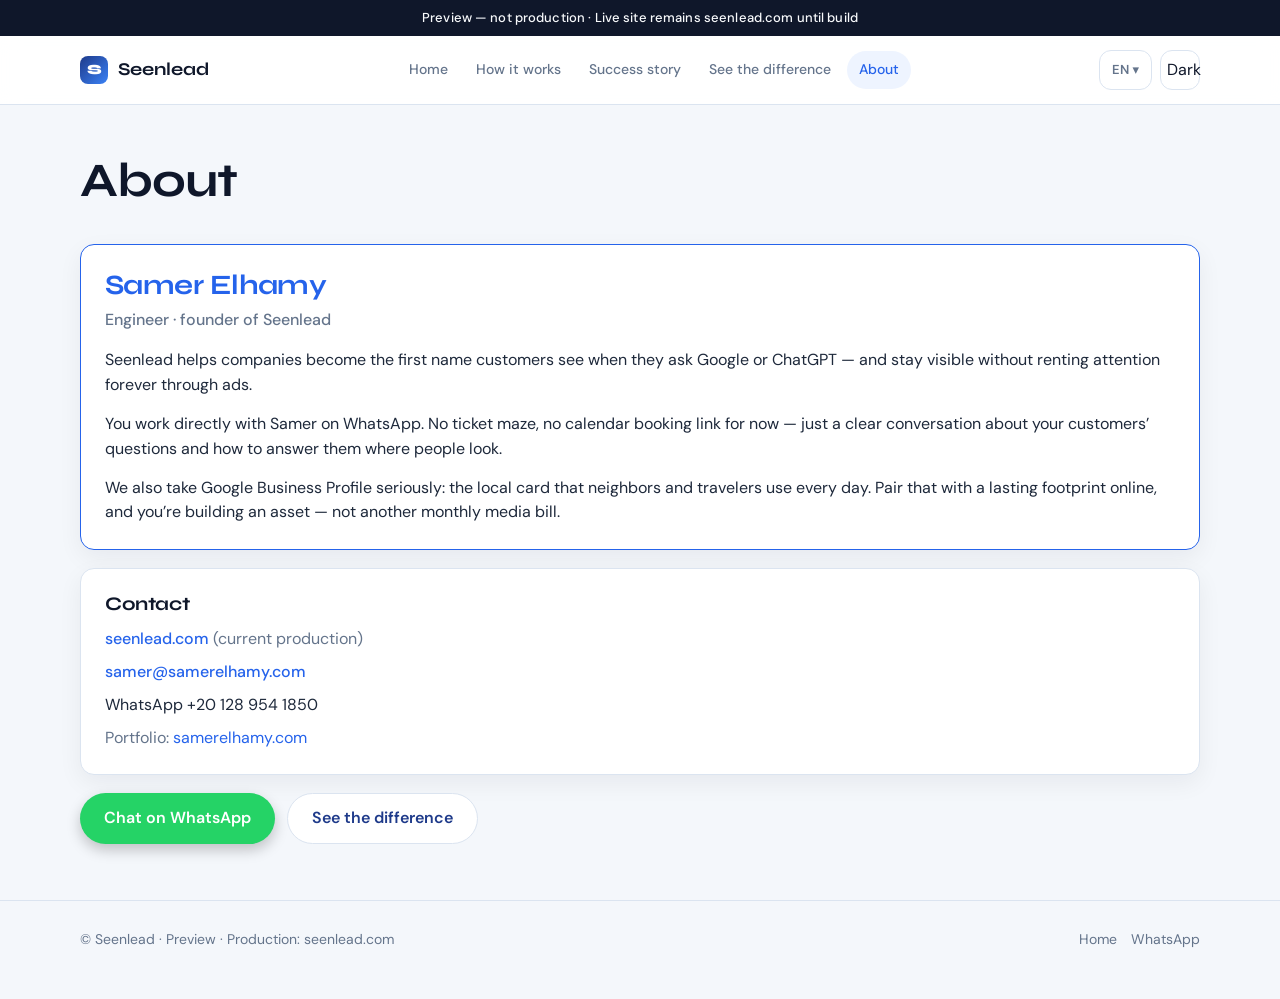
==== about.html @ 21a97cac "Preview: new Seenlead look (static EN site, not production)" ====
<!DOCTYPE html>
<html lang="en" data-theme="light">
<head>
  <meta charset="utf-8" />
  <meta name="viewport" content="width=device-width, initial-scale=1" />
  <title>About — Seenlead Preview</title>
  <meta name="robots" content="noindex,nofollow" />
  <link rel="stylesheet" href="styles.css" />
</head>
<body>
  <div class="preview-banner">Preview — not production · Live site remains seenlead.com until build</div>
  <header class="site-header">
    <div class="wrap nav">
      <a class="brand" href="index.html"><span class="brand-mark">S</span> Seenlead</a>
      <ul class="nav-links">
        <li><a href="index.html">Home</a></li>
        <li><a href="how-it-works.html">How it works</a></li>
        <li><a href="success-story.html">Success story</a></li>
        <li><a href="see-the-difference.html">See the difference</a></li>
        <li><a class="active" href="about.html">About</a></li>
      </ul>
      <div class="nav-actions">
        <span class="lang-chip">EN ▾</span>
        <button class="icon-btn" type="button" data-theme-toggle aria-label="Toggle theme"><span data-theme-label>Dark</span></button>
        <button class="icon-btn menu-btn" type="button" data-menu-toggle aria-expanded="false" aria-label="Menu">☰</button>
      </div>
    </div>
    <div class="wrap mobile-nav" data-mobile-nav>
      <a href="index.html">Home</a>
      <a href="how-it-works.html">How it works</a>
      <a href="success-story.html">Success story</a>
      <a href="see-the-difference.html">See the difference</a>
      <a class="active" href="about.html">About</a>
    </div>
  </header>

  <main>
    <section class="page-hero wrap">
      <h1>About</h1>
    </section>

    <section class="section" style="padding-top:16px">
      <div class="wrap" style="display:flex;flex-direction:column;gap:18px">
        <article class="card accent-border">
          <h2 style="color:var(--accent);font-size:1.75rem;margin-bottom:6px">Samer Elhamy</h2>
          <p style="color:var(--text-muted);font-weight:500;margin-bottom:16px">Engineer · founder of Seenlead</p>
          <p style="color:var(--text-soft);margin-bottom:14px">Seenlead helps companies become the first name customers see when they ask Google or ChatGPT — and stay visible without renting attention forever through ads.</p>
          <p style="color:var(--text-soft);margin-bottom:14px">You work directly with Samer on WhatsApp. No ticket maze, no calendar booking link for now — just a clear conversation about your customers’ questions and how to answer them where people look.</p>
          <p style="color:var(--text-soft)">We also take Google Business Profile seriously: the local card that neighbors and travelers use every day. Pair that with a lasting footprint online, and you’re building an asset — not another monthly media bill.</p>
        </article>

        <article class="card">
          <h3>Contact</h3>
          <p style="margin-top:12px"><a href="https://seenlead.com" style="color:var(--accent);font-weight:500">seenlead.com</a> <span style="color:var(--text-muted)">(current production)</span></p>
          <p style="margin-top:8px"><a href="mailto:samer@samerelhamy.com" style="color:var(--accent);font-weight:500">samer@samerelhamy.com</a></p>
          <p style="margin-top:8px;color:var(--text-soft)">WhatsApp +20 128 954 1850</p>
          <p style="margin-top:8px;color:var(--text-muted)">Portfolio: <a href="https://samerelhamy.com" style="color:var(--accent)">samerelhamy.com</a></p>
        </article>

        <div class="cta-row stack">
          <a class="btn btn-wa" href="https://wa.me/201289541850" target="_blank" rel="noopener">Chat on WhatsApp</a>
          <a class="btn btn-secondary" href="see-the-difference.html">See the difference</a>
        </div>
      </div>
    </section>
  </main>

  <footer class="site-footer">
    <div class="wrap footer-row">
      <p>© Seenlead · Preview · Production: seenlead.com</p>
      <div class="footer-links">
        <a href="index.html">Home</a>
        <a href="https://wa.me/201289541850" target="_blank" rel="noopener">WhatsApp</a>
      </div>
    </div>
  </footer>
  <script src="app.js"></script>
</body>
</html>
---- styles.css ----
/* Seenlead NEW look — preview only (not production) */
@import url("https://fonts.googleapis.com/css2?family=DM+Sans:ital,opsz,wght@0,9..40,400;0,9..40,500;0,9..40,600;0,9..40,700;1,9..40,400&family=Syne:wght@600;700;800&display=swap");

:root {
  --canvas: #f4f7fb;
  --page: #ffffff;
  --elevated: #ffffff;
  --chip: #eef4ff;
  --footer: #f0f4fa;
  --text: #0f172a;
  --text-soft: #1e293b;
  --text-muted: #64748b;
  --stroke: #dbe4f0;
  --accent: #2563eb;
  --accent-ink: #1e3a8a;
  --hero-1: #1e3a8a;
  --hero-2: #1d4ed8;
  --hero-3: #3b82f6;
  --hero-text: #ffffff;
  --hero-muted: #dbeafe;
  --whatsapp: #25d366;
  --whatsapp-text: #ffffff;
  --ad-col: #fff5f5;
  --seen-col: #eff6ff;
  --danger-soft: #fee2e2;
  --ok-soft: #dbeafe;
  --nav-bg: rgba(255, 255, 255, 0.92);
  --shadow: 0 8px 24px rgba(15, 23, 42, 0.06);
  --radius: 14px;
  --max: 1120px;
}

[data-theme="dark"] {
  --canvas: #171717;
  --page: #212121;
  --elevated: #2a2a2a;
  --chip: #2f2f2f;
  --footer: #1a1a1a;
  --text: #ececec;
  --text-soft: #e0e0e0;
  --text-muted: #a1a1a1;
  --stroke: #3f3f3f;
  --accent: #3b82f6;
  --accent-ink: #1e3a8a;
  --hero-1: #171717;
  --hero-2: #212121;
  --hero-3: #2a2a2a;
  --hero-text: #ececec;
  --hero-muted: #a1a1a1;
  --whatsapp: #25d366;
  --whatsapp-text: #ffffff;
  --ad-col: #2a2222;
  --seen-col: #1f2838;
  --danger-soft: #3a2a2a;
  --ok-soft: #243044;
  --nav-bg: rgba(23, 23, 23, 0.94);
  --shadow: 0 8px 24px rgba(0, 0, 0, 0.35);
}

*,
*::before,
*::after {
  box-sizing: border-box;
}

html {
  scroll-behavior: smooth;
}

body {
  margin: 0;
  font-family: "DM Sans", system-ui, sans-serif;
  font-size: 16px;
  line-height: 1.55;
  color: var(--text);
  background: var(--canvas);
  min-height: 100vh;
}

img {
  max-width: 100%;
  display: block;
}

a {
  color: inherit;
  text-decoration: none;
}

button {
  font: inherit;
  cursor: pointer;
  border: none;
  background: none;
}

h1,
h2,
h3,
.display {
  font-family: "Syne", sans-serif;
  letter-spacing: -0.02em;
  line-height: 1.15;
  margin: 0;
}

p {
  margin: 0;
}

.preview-banner {
  position: sticky;
  top: 0;
  z-index: 100;
  background: #0f172a;
  color: #f8fafc;
  text-align: center;
  font-size: 13px;
  font-weight: 500;
  padding: 8px 16px;
  letter-spacing: 0.01em;
}

[data-theme="dark"] .preview-banner {
  background: #0a0a0a;
  border-bottom: 1px solid #2a2a2a;
}

.wrap {
  width: min(100% - 40px, var(--max));
  margin-inline: auto;
}

@media (max-width: 480px) {
  .wrap {
    width: min(100% - 32px, var(--max));
  }
}

/* Nav */
.site-header {
  position: sticky;
  top: 33px;
  z-index: 90;
  background: var(--nav-bg);
  backdrop-filter: blur(10px);
  border-bottom: 1px solid var(--stroke);
}

.nav {
  display: flex;
  align-items: center;
  justify-content: space-between;
  gap: 16px;
  padding: 14px 0;
}

.brand {
  display: flex;
  align-items: center;
  gap: 10px;
  font-family: "Syne", sans-serif;
  font-weight: 700;
  font-size: 18px;
}

.brand-mark {
  width: 28px;
  height: 28px;
  border-radius: 8px;
  background: linear-gradient(135deg, var(--hero-1), var(--hero-3));
  color: #fff;
  display: grid;
  place-items: center;
  font-size: 14px;
  font-weight: 800;
  flex-shrink: 0;
}

[data-theme="dark"] .brand-mark {
  background: var(--accent);
}

.nav-links {
  display: none;
  align-items: center;
  gap: 4px;
  list-style: none;
  margin: 0;
  padding: 0;
}

.nav-links a {
  display: block;
  padding: 8px 12px;
  border-radius: 999px;
  font-size: 14px;
  font-weight: 500;
  color: var(--text-muted);
}

.nav-links a:hover,
.nav-links a.active {
  color: var(--accent);
  background: var(--chip);
}

.nav-actions {
  display: flex;
  align-items: center;
  gap: 8px;
}

.icon-btn {
  width: 40px;
  height: 40px;
  border-radius: 12px;
  border: 1px solid var(--stroke);
  background: var(--elevated);
  color: var(--text);
  display: grid;
  place-items: center;
}

.lang-chip {
  display: none;
  align-items: center;
  gap: 6px;
  height: 40px;
  padding: 0 12px;
  border-radius: 12px;
  border: 1px solid var(--stroke);
  background: var(--elevated);
  font-size: 13px;
  font-weight: 600;
  color: var(--text-muted);
}

.menu-btn {
  display: grid;
}

@media (min-width: 960px) {
  .nav-links {
    display: flex;
  }
  .lang-chip {
    display: inline-flex;
  }
  .menu-btn {
    display: none;
  }
}

.mobile-nav {
  display: none;
  border-top: 1px solid var(--stroke);
  padding: 12px 0 16px;
  background: var(--page);
}

.mobile-nav.open {
  display: block;
}

.mobile-nav a {
  display: block;
  padding: 12px 4px;
  font-weight: 500;
  color: var(--text-soft);
  border-bottom: 1px solid var(--stroke);
}

.mobile-nav a.active {
  color: var(--accent);
}

/* Buttons */
.btn {
  display: inline-flex;
  align-items: center;
  justify-content: center;
  gap: 8px;
  min-height: 48px;
  padding: 12px 24px;
  border-radius: 999px;
  font-weight: 600;
  font-size: 16px;
  transition: transform 0.15s ease, box-shadow 0.15s ease, background 0.15s ease;
}

.btn:hover {
  transform: translateY(-1px);
}

.btn-wa {
  background: var(--whatsapp);
  color: var(--whatsapp-text);
  box-shadow: 0 6px 14px rgba(0, 0, 0, 0.22);
}

.btn-wa:hover {
  box-shadow: 0 8px 18px rgba(0, 0, 0, 0.28);
}

.btn-secondary {
  background: var(--elevated);
  color: var(--accent-ink);
  border: 1px solid var(--stroke);
}

[data-theme="dark"] .btn-secondary {
  color: var(--text);
  background: var(--elevated);
}

.btn-ghost-light {
  background: rgba(255, 255, 255, 0.95);
  color: #1e40af;
}

[data-theme="dark"] .btn-ghost-light {
  background: var(--elevated);
  color: var(--text);
  border: 1px solid var(--stroke);
}

.cta-row {
  display: flex;
  flex-wrap: wrap;
  gap: 12px;
}

.cta-row.stack {
  flex-direction: column;
}

.cta-row.stack .btn {
  width: 100%;
}

@media (min-width: 640px) {
  .cta-row.stack {
    flex-direction: row;
  }
  .cta-row.stack .btn {
    width: auto;
  }
}

/* Hero */
.hero {
  background: linear-gradient(145deg, var(--hero-1) 0%, var(--hero-2) 45%, var(--hero-3) 100%);
  color: var(--hero-text);
  padding: 56px 0 64px;
}

[data-theme="dark"] .hero {
  background: linear-gradient(180deg, var(--hero-1), var(--hero-2) 55%, var(--hero-3));
}

.hero .brand-title {
  font-size: clamp(2.5rem, 8vw, 4.5rem);
  font-weight: 800;
  margin-bottom: 16px;
}

.hero h1 {
  font-size: clamp(1.4rem, 4.2vw, 2.1rem);
  font-weight: 600;
  max-width: 18ch;
  margin-bottom: 14px;
}

.hero .lede {
  font-size: clamp(1rem, 2.4vw, 1.25rem);
  color: var(--hero-muted);
  max-width: 42ch;
  margin-bottom: 28px;
  line-height: 1.5;
}

.page-hero {
  padding: 48px 0 8px;
}

.page-hero h1 {
  font-size: clamp(2rem, 5vw, 3rem);
  margin-bottom: 12px;
}

.page-hero .lede {
  color: var(--text-muted);
  font-size: 1.05rem;
  max-width: 54ch;
}

/* Sections */
.section {
  padding: 56px 0;
}

.section.alt {
  background: var(--footer);
}

.section-title {
  font-size: clamp(1.6rem, 3.5vw, 2.25rem);
  margin-bottom: 10px;
}

.section-lede {
  color: var(--text-muted);
  margin-bottom: 28px;
  max-width: 52ch;
}

.engines {
  text-align: center;
}

.engines .label {
  font-size: 14px;
  font-weight: 500;
  color: var(--text-muted);
  margin-bottom: 14px;
}

.engine-row {
  display: flex;
  flex-wrap: wrap;
  gap: 10px;
  justify-content: center;
}

.engine-chip {
  padding: 12px 18px;
  border-radius: 12px;
  background: var(--elevated);
  border: 1px solid var(--stroke);
  font-weight: 600;
  font-size: 16px;
  flex: 1 1 140px;
  text-align: center;
  max-width: 180px;
}

@media (max-width: 480px) {
  .engine-chip {
    flex: 1 1 100%;
    max-width: none;
  }
}

.trust-row {
  display: flex;
  flex-wrap: wrap;
  gap: 12px;
}

.trust-chip {
  padding: 14px 16px;
  border-radius: 999px;
  background: var(--chip);
  border: 1px solid var(--stroke);
  font-size: 16px;
  font-weight: 500;
  color: var(--text-soft);
  flex: 1 1 220px;
}

.grid-3 {
  display: grid;
  gap: 20px;
}

@media (min-width: 840px) {
  .grid-3 {
    grid-template-columns: repeat(3, 1fr);
  }
}

.grid-4 {
  display: grid;
  gap: 14px;
}

@media (min-width: 840px) {
  .grid-4 {
    grid-template-columns: repeat(4, 1fr);
  }
}

.grid-2 {
  display: grid;
  gap: 16px;
}

@media (min-width: 800px) {
  .grid-2 {
    grid-template-columns: 1fr 1fr;
  }
}

.card {
  background: var(--elevated);
  border: 1px solid var(--stroke);
  border-radius: var(--radius);
  padding: 24px;
  box-shadow: var(--shadow);
}

.card h3 {
  font-size: 1.2rem;
  margin-bottom: 10px;
}

.card p {
  color: var(--text-muted);
}

.card.accent-border {
  border-color: var(--accent);
  border-width: 1.5px;
}

/* GBP checklist — mobile-first stacked */
.gbp-band {
  margin-top: 28px;
  padding: 24px;
  border-radius: 16px;
  background: var(--elevated);
  border: 1.5px solid var(--accent);
  box-shadow: var(--shadow);
}

.gbp-band h3 {
  font-size: clamp(1.25rem, 3vw, 1.5rem);
  margin-bottom: 8px;
}

.gbp-band > .hint {
  color: var(--text-muted);
  margin-bottom: 18px;
  font-size: 16px;
}

.gbp-list {
  display: flex;
  flex-direction: column;
  gap: 12px;
  margin-bottom: 20px;
}

.gbp-row {
  display: flex;
  gap: 14px;
  align-items: flex-start;
  padding: 16px;
  border-radius: 12px;
  background: var(--chip);
  font-size: 16px;
  color: var(--text-soft);
  line-height: 1.5;
}

.check {
  flex-shrink: 0;
  width: 24px;
  height: 24px;
  border-radius: 8px;
  background: var(--accent-ink);
  color: #93c5fd;
  display: grid;
  place-items: center;
  font-size: 13px;
  font-weight: 700;
}

[data-theme="dark"] .check {
  background: #1e3a8a;
  color: #93c5fd;
}

.metrics {
  display: grid;
  gap: 14px;
  margin-top: 18px;
}

@media (min-width: 700px) {
  .metrics {
    grid-template-columns: repeat(3, 1fr);
  }
}

.metric {
  padding: 18px;
  border-radius: 14px;
  background: var(--chip);
}

.metric strong {
  display: block;
  font-family: "Syne", sans-serif;
  font-size: 2rem;
  color: var(--accent);
  margin-bottom: 4px;
}

.metric span {
  color: var(--text-muted);
  font-size: 15px;
}

.faq-list {
  display: flex;
  flex-direction: column;
  gap: 12px;
}

.faq-item h3 {
  font-size: 1.05rem;
  margin-bottom: 8px;
}

.step-card {
  position: relative;
}

.step-top {
  display: flex;
  align-items: flex-start;
  justify-content: space-between;
  gap: 12px;
  margin-bottom: 12px;
  flex-wrap: wrap;
}

.step-num {
  font-family: "Syne", sans-serif;
  font-size: 2rem;
  font-weight: 800;
  color: var(--accent);
  margin-right: 10px;
}

.step-title {
  font-size: 1.25rem;
  display: inline;
}

.time-chip {
  padding: 8px 12px;
  border-radius: 999px;
  background: var(--chip);
  color: var(--text-muted);
  font-size: 13px;
  font-weight: 500;
  white-space: nowrap;
}

.deliver {
  color: var(--accent) !important;
  font-weight: 500;
  margin-top: 10px;
}

.notdo {
  margin-top: 6px;
}

.phase-label {
  color: var(--accent);
  font-family: "Syne", sans-serif;
  font-weight: 600;
  font-size: 1.2rem;
  margin-bottom: 10px;
}

/* See the difference */
.spend-block {
  margin-bottom: 20px;
}

.spend-label {
  font-size: 14px;
  font-weight: 500;
  color: var(--text-muted);
  margin-bottom: 10px;
}

.spend-control {
  display: flex;
  flex-direction: column;
  gap: 10px;
}

.spend-value {
  display: inline-flex;
  align-self: flex-start;
  padding: 8px 14px;
  border-radius: 999px;
  background: var(--accent);
  color: #fff;
  font-weight: 600;
  font-size: 14px;
}

input[type="range"] {
  width: 100%;
  accent-color: var(--accent);
  height: 12px;
}

.compare-col {
  padding: 22px;
  border-radius: 14px;
  border: 1px solid var(--stroke);
}

.compare-col.ads {
  background: var(--ad-col);
}

.compare-col.seen {
  background: var(--seen-col);
  border-color: var(--accent);
  border-width: 1.5px;
}

.compare-col h3 {
  margin-bottom: 12px;
}

.compare-col ul {
  margin: 0 0 16px;
  padding-left: 18px;
  color: var(--text-muted);
}

.compare-col li {
  margin-bottom: 6px;
}

.meter {
  padding: 14px;
  border-radius: 12px;
  background: var(--danger-soft);
}

.compare-col.seen .meter {
  background: var(--ok-soft);
}

.meter .bar {
  height: 10px;
  border-radius: 999px;
  background: #f87171;
  margin: 8px 0;
  width: 55%;
  transition: width 0.25s ease;
}

.compare-col.seen .meter .bar {
  background: var(--accent);
  width: 100%;
}

.meter .cap {
  font-size: 13px;
  color: var(--text-muted);
}

.meter .title {
  font-size: 13px;
  font-weight: 500;
  color: var(--text-muted);
}

.yearly {
  margin-top: 12px;
  font-size: 14px;
  color: var(--text-muted);
}

footer.site-footer {
  border-top: 1px solid var(--stroke);
  padding: 28px 0 48px;
  color: var(--text-muted);
  font-size: 14px;
}

.footer-row {
  display: flex;
  flex-wrap: wrap;
  gap: 12px;
  justify-content: space-between;
  align-items: center;
}

.footer-links {
  display: flex;
  flex-wrap: wrap;
  gap: 14px;
}

.footer-links a:hover {
  color: var(--accent);
}

/* Motion */
@media (prefers-reduced-motion: no-preference) {
  .hero .brand-title,
  .hero h1,
  .hero .lede,
  .hero .cta-row {
    animation: rise 0.7s ease both;
  }
  .hero h1 {
    animation-delay: 0.08s;
  }
  .hero .lede {
    animation-delay: 0.16s;
  }
  .hero .cta-row {
    animation-delay: 0.24s;
  }
  .card,
  .gbp-band,
  .engine-chip {
    transition: transform 0.2s ease, box-shadow 0.2s ease;
  }
  .card:hover,
  .gbp-band:hover {
    transform: translateY(-2px);
  }
}

@keyframes rise {
  from {
    opacity: 0;
    transform: translateY(12px);
  }
  to {
    opacity: 1;
    transform: none;
  }
}
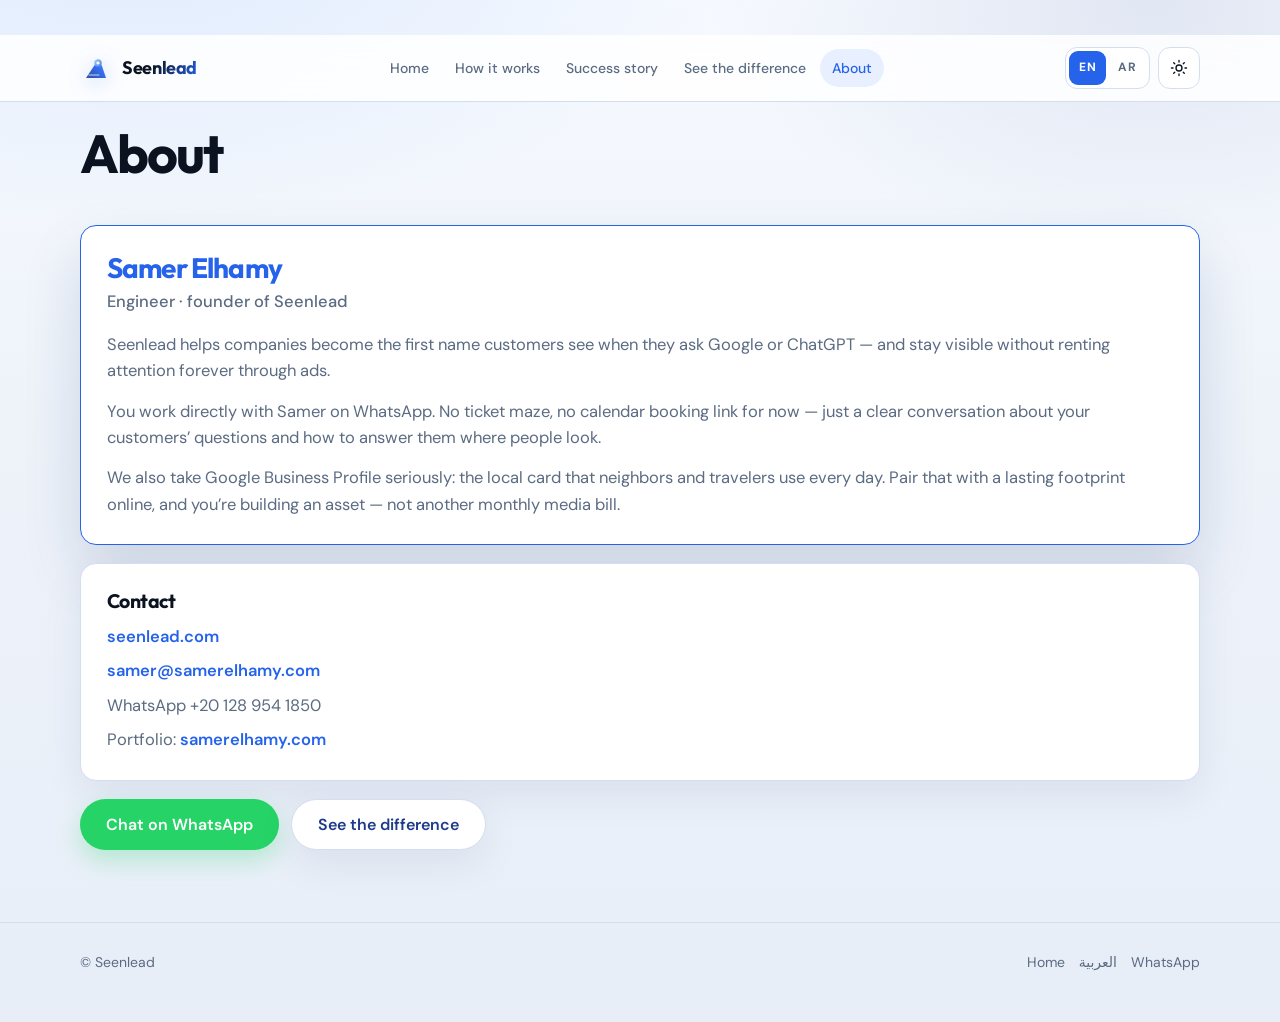
==== commit c2b46911: "Interim: restore broad-air preview to production Mirror https://broad-air-07q3p.ship.place/ (pre-Key" ====
--- a/about.html
+++ b/about.html
@@ -1,17 +1,32 @@
 <!DOCTYPE html>
 <html lang="en" data-theme="light">
 <head>
+  <!-- Google tag (gtag.js) -->
+  <script async src="https://www.googletagmanager.com/gtag/js?id=G-1RK7R8872W"></script>
+  <script>
+    window.dataLayer = window.dataLayer || [];
+    function gtag(){dataLayer.push(arguments);}
+    gtag('js', new Date());
+
+    gtag('config', 'G-1RK7R8872W');
+  </script>
   <meta charset="utf-8" />
   <meta name="viewport" content="width=device-width, initial-scale=1" />
-  <title>About — Seenlead Preview</title>
-  <meta name="robots" content="noindex,nofollow" />
+  <title>About — Seenlead</title>
+  <meta name="robots" content="index,follow" />
+  <link rel="icon" href="assets/logo.svg" type="image/svg+xml" />
+  <link rel="alternate" hreflang="en" href="about.html" />
+  <link rel="alternate" hreflang="ar" href="ar/about.html" />
   <link rel="stylesheet" href="styles.css" />
 </head>
 <body>
-  <div class="preview-banner">Preview — not production · Live site remains seenlead.com until build</div>
-  <header class="site-header">
+
+<header class="site-header">
     <div class="wrap nav">
-      <a class="brand" href="index.html"><span class="brand-mark">S</span> Seenlead</a>
+      <a class="brand" href="index.html">
+        <img class="brand-logo" src="assets/logo.svg" width="32" height="32" alt="" />
+        <span class="brand-name">Seenlead</span>
+      </a>
       <ul class="nav-links">
         <li><a href="index.html">Home</a></li>
         <li><a href="how-it-works.html">How it works</a></li>
@@ -20,8 +35,14 @@
         <li><a class="active" href="about.html">About</a></li>
       </ul>
       <div class="nav-actions">
-        <span class="lang-chip">EN ▾</span>
-        <button class="icon-btn" type="button" data-theme-toggle aria-label="Toggle theme"><span data-theme-label>Dark</span></button>
+        <div class="lang-switch" role="group" aria-label="Language">
+          <a class="active" href="about.html" hreflang="en" aria-current="true">EN</a>
+          <a href="ar/about.html" hreflang="ar">AR</a>
+        </div>
+        <button class="icon-btn" type="button" data-theme-toggle aria-label="Switch to dark theme">
+          <svg class="icon-sun" viewBox="0 0 24 24" aria-hidden="true"><circle cx="12" cy="12" r="4"/><path d="M12 2v2M12 20v2M4.93 4.93l1.41 1.41M17.66 17.66l1.41 1.41M2 12h2M20 12h2M4.93 19.07l1.41-1.41M17.66 6.34l1.41-1.41"/></svg>
+          <svg class="icon-moon" viewBox="0 0 24 24" aria-hidden="true"><path d="M21 14.5A8.5 8.5 0 0 1 9.5 3 7 7 0 1 0 21 14.5z"/></svg>
+        </button>
         <button class="icon-btn menu-btn" type="button" data-menu-toggle aria-expanded="false" aria-label="Menu">☰</button>
       </div>
     </div>
@@ -31,6 +52,10 @@
       <a href="success-story.html">Success story</a>
       <a href="see-the-difference.html">See the difference</a>
       <a class="active" href="about.html">About</a>
+      <div class="mobile-lang" role="group" aria-label="Language">
+        <a class="active" href="about.html" hreflang="en">EN</a>
+        <a href="ar/about.html" hreflang="ar">AR</a>
+      </div>
     </div>
   </header>
 
@@ -43,18 +68,18 @@
       <div class="wrap" style="display:flex;flex-direction:column;gap:18px">
         <article class="card accent-border">
           <h2 style="color:var(--accent);font-size:1.75rem;margin-bottom:6px">Samer Elhamy</h2>
-          <p style="color:var(--text-muted);font-weight:500;margin-bottom:16px">Engineer · founder of Seenlead</p>
-          <p style="color:var(--text-soft);margin-bottom:14px">Seenlead helps companies become the first name customers see when they ask Google or ChatGPT — and stay visible without renting attention forever through ads.</p>
-          <p style="color:var(--text-soft);margin-bottom:14px">You work directly with Samer on WhatsApp. No ticket maze, no calendar booking link for now — just a clear conversation about your customers’ questions and how to answer them where people look.</p>
-          <p style="color:var(--text-soft)">We also take Google Business Profile seriously: the local card that neighbors and travelers use every day. Pair that with a lasting footprint online, and you’re building an asset — not another monthly media bill.</p>
+          <p class="muted" style="font-weight:500;margin-bottom:16px">Engineer · founder of Seenlead</p>
+          <p class="soft" style="margin-bottom:14px">Seenlead helps companies become the first name customers see when they ask Google or ChatGPT — and stay visible without renting attention forever through ads.</p>
+          <p class="soft" style="margin-bottom:14px">You work directly with Samer on WhatsApp. No ticket maze, no calendar booking link for now — just a clear conversation about your customers’ questions and how to answer them where people look.</p>
+          <p class="soft">We also take Google Business Profile seriously: the local card that neighbors and travelers use every day. Pair that with a lasting footprint online, and you’re building an asset — not another monthly media bill.</p>
         </article>
 
         <article class="card">
           <h3>Contact</h3>
-          <p style="margin-top:12px"><a href="https://seenlead.com" style="color:var(--accent);font-weight:500">seenlead.com</a> <span style="color:var(--text-muted)">(current production)</span></p>
-          <p style="margin-top:8px"><a href="mailto:samer@samerelhamy.com" style="color:var(--accent);font-weight:500">samer@samerelhamy.com</a></p>
-          <p style="margin-top:8px;color:var(--text-soft)">WhatsApp +20 128 954 1850</p>
-          <p style="margin-top:8px;color:var(--text-muted)">Portfolio: <a href="https://samerelhamy.com" style="color:var(--accent)">samerelhamy.com</a></p>
+          <p style="margin-top:12px"><a class="link-accent" href="https://seenlead.com">seenlead.com</a></p>
+          <p style="margin-top:8px"><a class="link-accent" href="mailto:samer@samerelhamy.com">samer@samerelhamy.com</a></p>
+          <p class="soft" style="margin-top:8px">WhatsApp +20 128 954 1850</p>
+          <p class="muted" style="margin-top:8px">Portfolio: <a class="link-accent" href="https://samerelhamy.com">samerelhamy.com</a></p>
         </article>
 
         <div class="cta-row stack">
@@ -67,9 +92,10 @@
 
   <footer class="site-footer">
     <div class="wrap footer-row">
-      <p>© Seenlead · Preview · Production: seenlead.com</p>
+      <p>© Seenlead</p>
       <div class="footer-links">
         <a href="index.html">Home</a>
+        <a href="ar/about.html" hreflang="ar">العربية</a>
         <a href="https://wa.me/201289541850" target="_blank" rel="noopener">WhatsApp</a>
       </div>
     </div>
--- a/styles.css
+++ b/styles.css
@@ -1,33 +1,40 @@
 /* Seenlead NEW look — preview only (not production) */
-@import url("https://fonts.googleapis.com/css2?family=DM+Sans:ital,opsz,wght@0,9..40,400;0,9..40,500;0,9..40,600;0,9..40,700;1,9..40,400&family=Syne:wght@600;700;800&display=swap");
+@import url("https://fonts.googleapis.com/css2?family=DM+Sans:ital,opsz,wght@0,9..40,400;0,9..40,500;0,9..40,600;0,9..40,700;1,9..40,400&family=IBM+Plex+Sans+Arabic:wght@400;500;600;700&family=Outfit:wght@500;600;700;800&display=swap");
 
 :root {
-  --canvas: #f4f7fb;
+  --canvas: #eef3fa;
   --page: #ffffff;
   --elevated: #ffffff;
-  --chip: #eef4ff;
-  --footer: #f0f4fa;
-  --text: #0f172a;
+  --chip: #e8f0ff;
+  --footer: #e8eef8;
+  --text: #0b1220;
   --text-soft: #1e293b;
-  --text-muted: #64748b;
-  --stroke: #dbe4f0;
+  --text-muted: #5b6b82;
+  --stroke: #d3deee;
   --accent: #2563eb;
   --accent-ink: #1e3a8a;
-  --hero-1: #1e3a8a;
+  --hero-1: #122868;
   --hero-2: #1d4ed8;
   --hero-3: #3b82f6;
+  --hero-glow: rgba(147, 197, 253, 0.35);
   --hero-text: #ffffff;
-  --hero-muted: #dbeafe;
+  --hero-muted: #c7d7ff;
   --whatsapp: #25d366;
   --whatsapp-text: #ffffff;
   --ad-col: #fff5f5;
   --seen-col: #eff6ff;
   --danger-soft: #fee2e2;
   --ok-soft: #dbeafe;
-  --nav-bg: rgba(255, 255, 255, 0.92);
-  --shadow: 0 8px 24px rgba(15, 23, 42, 0.06);
-  --radius: 14px;
+  --nav-bg: rgba(255, 255, 255, 0.86);
+  --shadow: 0 12px 40px rgba(15, 43, 92, 0.08);
+  --shadow-lg: 0 28px 60px rgba(15, 43, 92, 0.14);
+  --radius: 16px;
   --max: 1120px;
+  --display: "Outfit", "DM Sans", sans-serif;
+  --body: "DM Sans", system-ui, sans-serif;
+  --atmosphere: radial-gradient(1200px 600px at 10% -10%, rgba(59, 130, 246, 0.14), transparent 55%),
+    radial-gradient(900px 500px at 90% 0%, rgba(30, 58, 138, 0.1), transparent 50%),
+    linear-gradient(180deg, #f7faff 0%, var(--canvas) 40%, #e8eef8 100%);
 }
 
 [data-theme="dark"] {
@@ -42,19 +49,29 @@
   --stroke: #3f3f3f;
   --accent: #3b82f6;
   --accent-ink: #1e3a8a;
-  --hero-1: #171717;
-  --hero-2: #212121;
-  --hero-3: #2a2a2a;
+  --hero-1: #121212;
+  --hero-2: #1a1a1a;
+  --hero-3: #242424;
+  --hero-glow: rgba(59, 130, 246, 0.18);
   --hero-text: #ececec;
-  --hero-muted: #a1a1a1;
+  --hero-muted: #a8a8a8;
   --whatsapp: #25d366;
   --whatsapp-text: #ffffff;
   --ad-col: #2a2222;
   --seen-col: #1f2838;
   --danger-soft: #3a2a2a;
   --ok-soft: #243044;
-  --nav-bg: rgba(23, 23, 23, 0.94);
-  --shadow: 0 8px 24px rgba(0, 0, 0, 0.35);
+  --nav-bg: rgba(23, 23, 23, 0.9);
+  --shadow: 0 12px 36px rgba(0, 0, 0, 0.4);
+  --shadow-lg: 0 28px 60px rgba(0, 0, 0, 0.5);
+  --atmosphere: radial-gradient(900px 500px at 15% -5%, rgba(59, 130, 246, 0.12), transparent 50%),
+    radial-gradient(700px 400px at 90% 5%, rgba(37, 99, 235, 0.08), transparent 45%),
+    linear-gradient(180deg, #171717 0%, #1a1a1a 100%);
+}
+
+[lang="ar"] {
+  --display: "IBM Plex Sans Arabic", "Outfit", sans-serif;
+  --body: "IBM Plex Sans Arabic", "DM Sans", sans-serif;
 }
 
 *,
@@ -69,12 +86,13 @@
 
 body {
   margin: 0;
-  font-family: "DM Sans", system-ui, sans-serif;
-  font-size: 16px;
-  line-height: 1.55;
+  font-family: var(--body);
+  font-size: 16.5px;
+  line-height: 1.6;
   color: var(--text);
-  background: var(--canvas);
+  background: var(--atmosphere);
   min-height: 100vh;
+  -webkit-font-smoothing: antialiased;
 }
 
 img {
@@ -98,9 +116,9 @@
 h2,
 h3,
 .display {
-  font-family: "Syne", sans-serif;
-  letter-spacing: -0.02em;
-  line-height: 1.15;
+  font-family: var(--display);
+  letter-spacing: -0.03em;
+  line-height: 1.12;
   margin: 0;
 }
 
@@ -112,12 +130,12 @@
   position: sticky;
   top: 0;
   z-index: 100;
-  background: #0f172a;
+  background: linear-gradient(90deg, #0b1220, #122868 55%, #0b1220);
   color: #f8fafc;
   text-align: center;
   font-size: 13px;
   font-weight: 500;
-  padding: 8px 16px;
+  padding: 9px 16px;
   letter-spacing: 0.01em;
 }
 
@@ -133,17 +151,17 @@
 
 @media (max-width: 480px) {
   .wrap {
-    width: min(100% - 32px, var(--max));
+    width: min(100% - 28px, var(--max));
   }
 }
 
 /* Nav */
 .site-header {
   position: sticky;
-  top: 33px;
+  top: 35px;
   z-index: 90;
   background: var(--nav-bg);
-  backdrop-filter: blur(10px);
+  backdrop-filter: blur(16px) saturate(1.2);
   border-bottom: 1px solid var(--stroke);
 }
 
@@ -152,39 +170,44 @@
   align-items: center;
   justify-content: space-between;
   gap: 16px;
-  padding: 14px 0;
+  padding: 12px 0;
 }
 
 .brand {
   display: flex;
   align-items: center;
   gap: 10px;
-  font-family: "Syne", sans-serif;
+  font-family: var(--display);
   font-weight: 700;
   font-size: 18px;
-}
-
-.brand-mark {
-  width: 28px;
-  height: 28px;
-  border-radius: 8px;
-  background: linear-gradient(135deg, var(--hero-1), var(--hero-3));
-  color: #fff;
-  display: grid;
-  place-items: center;
-  font-size: 14px;
-  font-weight: 800;
+  letter-spacing: -0.02em;
+}
+
+.brand-logo {
+  width: 32px;
+  height: 32px;
   flex-shrink: 0;
-}
-
-[data-theme="dark"] .brand-mark {
-  background: var(--accent);
+  filter: drop-shadow(0 4px 10px rgba(37, 99, 235, 0.28));
+}
+
+.brand-name {
+  background: linear-gradient(120deg, var(--text) 40%, var(--accent));
+  -webkit-background-clip: text;
+  background-clip: text;
+  color: transparent;
+}
+
+[data-theme="dark"] .brand-name {
+  background: none;
+  color: var(--text);
+  -webkit-background-clip: unset;
+  background-clip: unset;
 }
 
 .nav-links {
   display: none;
   align-items: center;
-  gap: 4px;
+  gap: 2px;
   list-style: none;
   margin: 0;
   padding: 0;
@@ -197,6 +220,7 @@
   font-size: 14px;
   font-weight: 500;
   color: var(--text-muted);
+  transition: color 0.15s ease, background 0.15s ease;
 }
 
 .nav-links a:hover,
@@ -212,28 +236,72 @@
 }
 
 .icon-btn {
-  width: 40px;
-  height: 40px;
+  width: 42px;
+  height: 42px;
   border-radius: 12px;
   border: 1px solid var(--stroke);
   background: var(--elevated);
   color: var(--text);
   display: grid;
   place-items: center;
-}
-
-.lang-chip {
+  transition: border-color 0.15s ease, transform 0.15s ease;
+}
+
+.icon-btn:hover {
+  border-color: var(--accent);
+}
+
+.icon-btn svg {
+  width: 18px;
+  height: 18px;
+  stroke: currentColor;
+  fill: none;
+  stroke-width: 1.8;
+  stroke-linecap: round;
+  stroke-linejoin: round;
+}
+
+.icon-btn .icon-moon {
+  display: none;
+}
+
+[data-theme="dark"] .icon-btn .icon-sun {
+  display: none;
+}
+
+[data-theme="dark"] .icon-btn .icon-moon {
+  display: block;
+}
+
+.lang-switch {
   display: none;
   align-items: center;
-  gap: 6px;
-  height: 40px;
-  padding: 0 12px;
+  height: 42px;
+  padding: 3px;
   border-radius: 12px;
   border: 1px solid var(--stroke);
   background: var(--elevated);
-  font-size: 13px;
-  font-weight: 600;
-  color: var(--text-muted);
+  gap: 2px;
+}
+
+.lang-switch a {
+  display: inline-flex;
+  align-items: center;
+  justify-content: center;
+  min-width: 36px;
+  height: 34px;
+  padding: 0 10px;
+  border-radius: 9px;
+  font-size: 12px;
+  font-weight: 700;
+  letter-spacing: 0.04em;
+  color: var(--text-muted);
+}
+
+.lang-switch a.active,
+.lang-switch a[aria-current="true"] {
+  background: var(--accent);
+  color: #fff;
 }
 
 .menu-btn {
@@ -244,7 +312,7 @@
   .nav-links {
     display: flex;
   }
-  .lang-chip {
+  .lang-switch {
     display: inline-flex;
   }
   .menu-btn {
@@ -275,38 +343,59 @@
   color: var(--accent);
 }
 
+.mobile-lang {
+  display: flex;
+  gap: 8px;
+  padding-top: 12px;
+}
+
+.mobile-lang a {
+  flex: 1;
+  text-align: center;
+  border: 1px solid var(--stroke);
+  border-radius: 10px;
+  border-bottom: 1px solid var(--stroke);
+  padding: 10px;
+  font-weight: 700;
+}
+
+.mobile-lang a.active {
+  background: var(--chip);
+}
+
 /* Buttons */
 .btn {
   display: inline-flex;
   align-items: center;
   justify-content: center;
   gap: 8px;
-  min-height: 48px;
-  padding: 12px 24px;
+  min-height: 50px;
+  padding: 12px 26px;
   border-radius: 999px;
   font-weight: 600;
   font-size: 16px;
-  transition: transform 0.15s ease, box-shadow 0.15s ease, background 0.15s ease;
+  transition: transform 0.18s ease, box-shadow 0.18s ease, background 0.18s ease;
 }
 
 .btn:hover {
-  transform: translateY(-1px);
+  transform: translateY(-2px);
 }
 
 .btn-wa {
   background: var(--whatsapp);
   color: var(--whatsapp-text);
-  box-shadow: 0 6px 14px rgba(0, 0, 0, 0.22);
+  box-shadow: 0 10px 24px rgba(37, 211, 102, 0.28);
 }
 
 .btn-wa:hover {
-  box-shadow: 0 8px 18px rgba(0, 0, 0, 0.28);
+  box-shadow: 0 14px 28px rgba(37, 211, 102, 0.36);
 }
 
 .btn-secondary {
   background: var(--elevated);
   color: var(--accent-ink);
   border: 1px solid var(--stroke);
+  box-shadow: var(--shadow);
 }
 
 [data-theme="dark"] .btn-secondary {
@@ -315,8 +404,9 @@
 }
 
 .btn-ghost-light {
-  background: rgba(255, 255, 255, 0.95);
+  background: rgba(255, 255, 255, 0.96);
   color: #1e40af;
+  box-shadow: 0 8px 24px rgba(0, 0, 0, 0.12);
 }
 
 [data-theme="dark"] .btn-ghost-light {
@@ -348,82 +438,140 @@
   }
 }
 
-/* Hero */
+/* Hero — full-bleed atmosphere */
 .hero {
-  background: linear-gradient(145deg, var(--hero-1) 0%, var(--hero-2) 45%, var(--hero-3) 100%);
+  position: relative;
+  overflow: hidden;
+  background:
+    radial-gradient(ellipse 80% 70% at 85% 20%, var(--hero-glow), transparent 55%),
+    radial-gradient(ellipse 60% 50% at 10% 90%, rgba(96, 165, 250, 0.25), transparent 50%),
+    linear-gradient(145deg, var(--hero-1) 0%, var(--hero-2) 48%, var(--hero-3) 100%);
   color: var(--hero-text);
-  padding: 56px 0 64px;
+  padding: 72px 0 88px;
+  isolation: isolate;
+}
+
+.hero::before {
+  content: "";
+  position: absolute;
+  inset: 0;
+  background-image:
+    linear-gradient(rgba(255, 255, 255, 0.04) 1px, transparent 1px),
+    linear-gradient(90deg, rgba(255, 255, 255, 0.04) 1px, transparent 1px);
+  background-size: 48px 48px;
+  mask-image: radial-gradient(ellipse 70% 60% at 50% 40%, #000 20%, transparent 75%);
+  pointer-events: none;
+  z-index: 0;
+}
+
+.hero::after {
+  content: "";
+  position: absolute;
+  width: 420px;
+  height: 420px;
+  right: -80px;
+  top: -100px;
+  border-radius: 50%;
+  background: radial-gradient(circle, rgba(255, 255, 255, 0.18), transparent 65%);
+  pointer-events: none;
+  z-index: 0;
+  animation: drift 12s ease-in-out infinite alternate;
 }
 
 [data-theme="dark"] .hero {
-  background: linear-gradient(180deg, var(--hero-1), var(--hero-2) 55%, var(--hero-3));
+  background:
+    radial-gradient(ellipse 70% 60% at 80% 10%, var(--hero-glow), transparent 55%),
+    linear-gradient(180deg, var(--hero-1), var(--hero-2) 55%, var(--hero-3));
+}
+
+.hero .wrap {
+  position: relative;
+  z-index: 1;
 }
 
 .hero .brand-title {
-  font-size: clamp(2.5rem, 8vw, 4.5rem);
+  font-size: clamp(3rem, 11vw, 5.5rem);
   font-weight: 800;
-  margin-bottom: 16px;
+  margin-bottom: 18px;
+  letter-spacing: -0.045em;
+  text-shadow: 0 12px 40px rgba(0, 0, 0, 0.22);
 }
 
 .hero h1 {
-  font-size: clamp(1.4rem, 4.2vw, 2.1rem);
+  font-size: clamp(1.45rem, 4.4vw, 2.25rem);
   font-weight: 600;
   max-width: 18ch;
+  margin-bottom: 16px;
+  letter-spacing: -0.025em;
+}
+
+.hero .lede {
+  font-size: clamp(1.05rem, 2.5vw, 1.3rem);
+  color: var(--hero-muted);
+  max-width: 40ch;
+  margin-bottom: 32px;
+  line-height: 1.55;
+}
+
+.page-hero {
+  padding: 56px 0 12px;
+  position: relative;
+}
+
+.page-hero h1 {
+  font-size: clamp(2.15rem, 5.5vw, 3.35rem);
   margin-bottom: 14px;
-}
-
-.hero .lede {
-  font-size: clamp(1rem, 2.4vw, 1.25rem);
-  color: var(--hero-muted);
-  max-width: 42ch;
-  margin-bottom: 28px;
-  line-height: 1.5;
-}
-
-.page-hero {
-  padding: 48px 0 8px;
-}
-
-.page-hero h1 {
-  font-size: clamp(2rem, 5vw, 3rem);
-  margin-bottom: 12px;
+  letter-spacing: -0.035em;
 }
 
 .page-hero .lede {
   color: var(--text-muted);
-  font-size: 1.05rem;
+  font-size: 1.08rem;
   max-width: 54ch;
+}
+
+.page-kicker {
+  font-family: var(--display);
+  font-weight: 700;
+  font-size: clamp(1.25rem, 3vw, 1.85rem);
+  color: var(--accent);
+  margin: 8px 0 14px;
 }
 
 /* Sections */
 .section {
-  padding: 56px 0;
+  padding: 72px 0;
+  position: relative;
 }
 
 .section.alt {
-  background: var(--footer);
+  background: linear-gradient(180deg, transparent, color-mix(in srgb, var(--footer) 88%, transparent) 12%, var(--footer));
 }
 
 .section-title {
-  font-size: clamp(1.6rem, 3.5vw, 2.25rem);
-  margin-bottom: 10px;
+  font-size: clamp(1.75rem, 3.8vw, 2.45rem);
+  margin-bottom: 12px;
 }
 
 .section-lede {
   color: var(--text-muted);
-  margin-bottom: 28px;
+  margin-bottom: 32px;
   max-width: 52ch;
+  font-size: 1.05rem;
 }
 
 .engines {
   text-align: center;
+  padding-block: 40px;
 }
 
 .engines .label {
   font-size: 14px;
-  font-weight: 500;
-  color: var(--text-muted);
-  margin-bottom: 14px;
+  font-weight: 600;
+  color: var(--text-muted);
+  margin-bottom: 16px;
+  text-transform: uppercase;
+  letter-spacing: 0.08em;
 }
 
 .engine-row {
@@ -434,8 +582,8 @@
 }
 
 .engine-chip {
-  padding: 12px 18px;
-  border-radius: 12px;
+  padding: 14px 20px;
+  border-radius: 14px;
   background: var(--elevated);
   border: 1px solid var(--stroke);
   font-weight: 600;
@@ -443,6 +591,7 @@
   flex: 1 1 140px;
   text-align: center;
   max-width: 180px;
+  box-shadow: var(--shadow);
 }
 
 @media (max-width: 480px) {
@@ -459,7 +608,7 @@
 }
 
 .trust-chip {
-  padding: 14px 16px;
+  padding: 14px 18px;
   border-radius: 999px;
   background: var(--chip);
   border: 1px solid var(--stroke);
@@ -506,12 +655,12 @@
   background: var(--elevated);
   border: 1px solid var(--stroke);
   border-radius: var(--radius);
-  padding: 24px;
+  padding: 26px;
   box-shadow: var(--shadow);
 }
 
 .card h3 {
-  font-size: 1.2rem;
+  font-size: 1.22rem;
   margin-bottom: 10px;
 }
 
@@ -522,20 +671,38 @@
 .card.accent-border {
   border-color: var(--accent);
   border-width: 1.5px;
+  box-shadow: var(--shadow-lg);
+}
+
+.pillar {
+  position: relative;
+  overflow: hidden;
+}
+
+.pillar::before {
+  content: "";
+  position: absolute;
+  inset-inline-start: 0;
+  top: 0;
+  bottom: 0;
+  width: 3px;
+  background: linear-gradient(180deg, var(--accent), transparent);
 }
 
 /* GBP checklist — mobile-first stacked */
 .gbp-band {
-  margin-top: 28px;
-  padding: 24px;
-  border-radius: 16px;
-  background: var(--elevated);
+  margin-top: 32px;
+  padding: 28px;
+  border-radius: 20px;
+  background:
+    radial-gradient(600px 200px at 0% 0%, rgba(59, 130, 246, 0.12), transparent 55%),
+    var(--elevated);
   border: 1.5px solid var(--accent);
-  box-shadow: var(--shadow);
+  box-shadow: var(--shadow-lg);
 }
 
 .gbp-band h3 {
-  font-size: clamp(1.25rem, 3vw, 1.5rem);
+  font-size: clamp(1.3rem, 3vw, 1.55rem);
   margin-bottom: 8px;
 }
 
@@ -549,7 +716,7 @@
   display: flex;
   flex-direction: column;
   gap: 12px;
-  margin-bottom: 20px;
+  margin-bottom: 22px;
 }
 
 .gbp-row {
@@ -595,17 +762,18 @@
 }
 
 .metric {
-  padding: 18px;
+  padding: 20px;
   border-radius: 14px;
   background: var(--chip);
 }
 
 .metric strong {
   display: block;
-  font-family: "Syne", sans-serif;
-  font-size: 2rem;
+  font-family: var(--display);
+  font-size: 2.1rem;
   color: var(--accent);
   margin-bottom: 4px;
+  letter-spacing: -0.03em;
 }
 
 .metric span {
@@ -620,7 +788,7 @@
 }
 
 .faq-item h3 {
-  font-size: 1.05rem;
+  font-size: 1.08rem;
   margin-bottom: 8px;
 }
 
@@ -638,15 +806,15 @@
 }
 
 .step-num {
-  font-family: "Syne", sans-serif;
-  font-size: 2rem;
+  font-family: var(--display);
+  font-size: 2.1rem;
   font-weight: 800;
   color: var(--accent);
-  margin-right: 10px;
+  margin-inline-end: 10px;
 }
 
 .step-title {
-  font-size: 1.25rem;
+  font-size: 1.3rem;
   display: inline;
 }
 
@@ -672,10 +840,55 @@
 
 .phase-label {
   color: var(--accent);
-  font-family: "Syne", sans-serif;
-  font-weight: 600;
+  font-family: var(--display);
+  font-weight: 700;
   font-size: 1.2rem;
   margin-bottom: 10px;
+}
+
+/* Story visuals */
+.story-visuals {
+  display: grid;
+  gap: 16px;
+  margin: 8px 0 8px;
+}
+
+@media (min-width: 800px) {
+  .story-visuals {
+    grid-template-columns: 1.15fr 1fr;
+  }
+}
+
+.visual-frame {
+  border-radius: 18px;
+  overflow: hidden;
+  border: 1px solid var(--stroke);
+  box-shadow: var(--shadow-lg);
+  background: var(--elevated);
+}
+
+.visual-frame img {
+  width: 100%;
+  height: 100%;
+  object-fit: cover;
+  min-height: 220px;
+  max-height: 320px;
+}
+
+.visual-caption {
+  padding: 12px 16px 14px;
+  font-size: 13px;
+  color: var(--text-muted);
+  border-top: 1px solid var(--stroke);
+}
+
+.link-accent {
+  color: var(--accent);
+  font-weight: 600;
+}
+
+.link-accent:hover {
+  text-decoration: underline;
 }
 
 /* See the difference */
@@ -735,7 +948,7 @@
 
 .compare-col ul {
   margin: 0 0 16px;
-  padding-left: 18px;
+  padding-inline-start: 18px;
   color: var(--text-muted);
 }
 
@@ -784,11 +997,20 @@
   color: var(--text-muted);
 }
 
+.muted {
+  color: var(--text-muted);
+}
+
+.soft {
+  color: var(--text-soft);
+}
+
 footer.site-footer {
   border-top: 1px solid var(--stroke);
   padding: 28px 0 48px;
   color: var(--text-muted);
   font-size: 14px;
+  background: var(--footer);
 }
 
 .footer-row {
@@ -809,41 +1031,66 @@
   color: var(--accent);
 }
 
-/* Motion */
+/* Motion — 3 intentional beats */
 @media (prefers-reduced-motion: no-preference) {
   .hero .brand-title,
   .hero h1,
   .hero .lede,
   .hero .cta-row {
-    animation: rise 0.7s ease both;
+    animation: rise 0.85s cubic-bezier(0.22, 1, 0.36, 1) both;
   }
   .hero h1 {
-    animation-delay: 0.08s;
+    animation-delay: 0.1s;
   }
   .hero .lede {
-    animation-delay: 0.16s;
+    animation-delay: 0.2s;
   }
   .hero .cta-row {
-    animation-delay: 0.24s;
-  }
+    animation-delay: 0.3s;
+  }
+
+  .engine-chip,
   .card,
   .gbp-band,
-  .engine-chip {
-    transition: transform 0.2s ease, box-shadow 0.2s ease;
-  }
+  .visual-frame {
+    transition: transform 0.25s ease, box-shadow 0.25s ease;
+  }
+
   .card:hover,
-  .gbp-band:hover {
-    transform: translateY(-2px);
+  .gbp-band:hover,
+  .visual-frame:hover,
+  .engine-chip:hover {
+    transform: translateY(-3px);
+    box-shadow: var(--shadow-lg);
+  }
+
+  .reveal {
+    animation: rise 0.7s ease both;
   }
 }
 
 @keyframes rise {
   from {
     opacity: 0;
-    transform: translateY(12px);
+    transform: translateY(18px);
   }
   to {
     opacity: 1;
     transform: none;
   }
 }
+
+@keyframes drift {
+  from {
+    transform: translate(0, 0) scale(1);
+  }
+  to {
+    transform: translate(-40px, 30px) scale(1.08);
+  }
+}
+
+@media (prefers-reduced-motion: reduce) {
+  .hero::after {
+    animation: none;
+  }
+}
